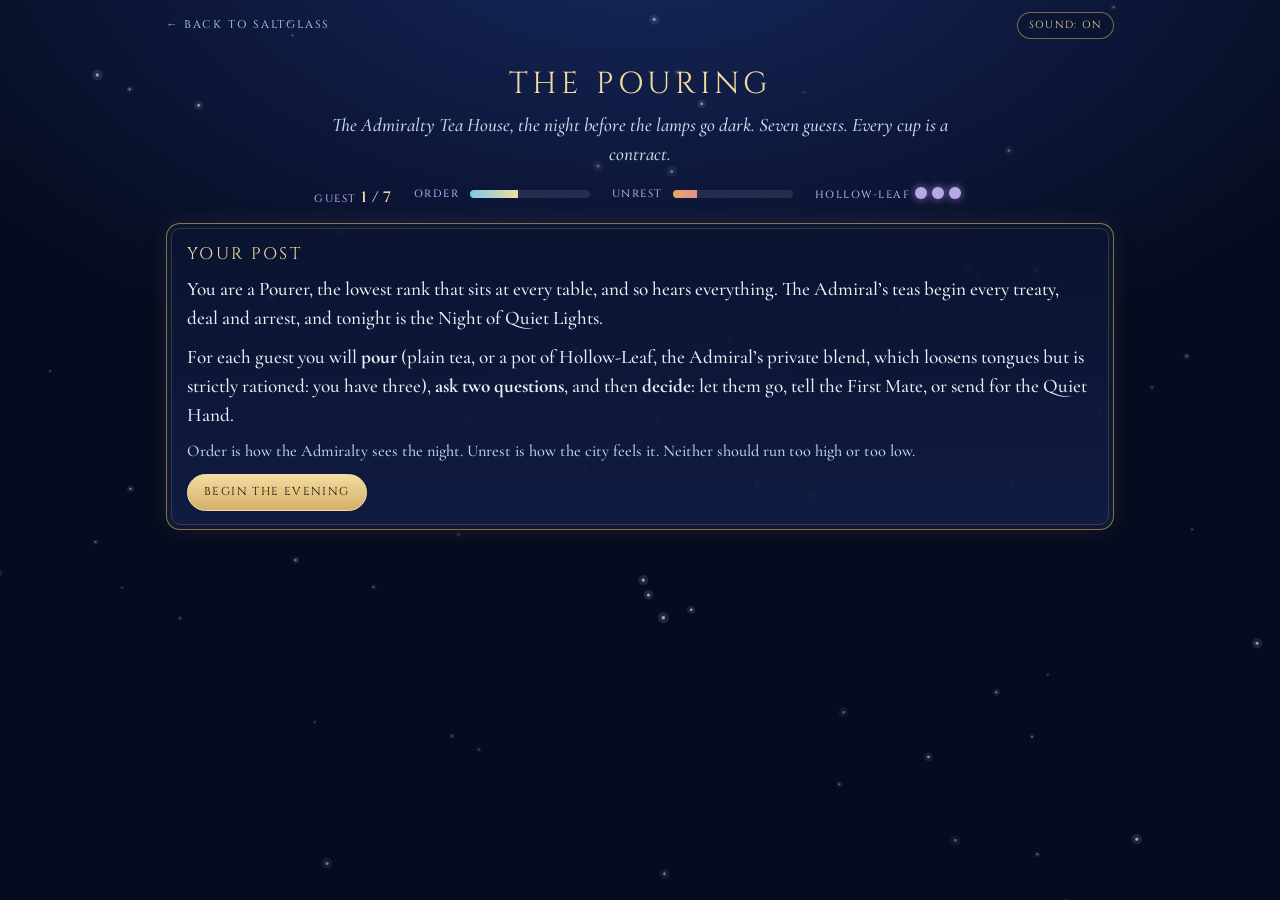
==== games/pouring.html @ 1c7bbc9c "Add files via upload" ====
<!DOCTYPE html>
<html lang="en">
<head>
<meta charset="utf-8">
<meta name="viewport" content="width=device-width,initial-scale=1">
<title>The Pouring: a Saltglass tea game</title>
<meta name="description" content="Host seven guests at the Admiralty Tea House. Pour carefully. Every cup is a contract.">
<link rel="preconnect" href="https://fonts.googleapis.com"><link rel="preconnect" href="https://fonts.gstatic.com" crossorigin>
<link href="https://fonts.googleapis.com/css2?family=Cinzel:wght@400;600&family=Cormorant+Garamond:ital,wght@0,500;0,600;1,500&display=swap" rel="stylesheet">
<link rel="stylesheet" href="game.css?v=1">
<style>
.glyph{width:64px;height:64px;border-radius:50%;border:2px solid var(--gold);display:grid;place-items:center;font-family:var(--display);font-size:1.6rem;color:var(--gold-lt);background:radial-gradient(circle at 50% 35%,#24347a,#0b1430);box-shadow:0 0 18px rgba(212,175,106,.25);flex:none}
.guest{display:flex;gap:16px;align-items:center;margin-bottom:12px}
.guest .nm{font-family:var(--display);font-size:1.15rem;letter-spacing:.08em;color:var(--gold-lt)}
.guest .tt{color:var(--violet);font-style:italic;font-size:1rem}
.choices{display:grid;gap:8px;margin-top:12px}
.choices.two{grid-template-columns:repeat(auto-fit,minmax(min(100%,230px),1fr))}
.choices .btn{text-align:left;border-radius:12px;text-transform:none;letter-spacing:.02em;font-family:var(--body);font-size:1.1rem;padding:11px 14px}
.choices .btn small{display:block;color:var(--mist);font-size:.92rem}
.lines>div{margin:0 0 10px;padding-left:12px;border-left:2px solid rgba(212,175,106,.4)}
.lines .q{color:var(--mist);font-style:normal;font-size:1rem}
.cup{display:inline-block;width:12px;height:12px;border-radius:50%;margin-right:5px;background:var(--violet);box-shadow:0 0 8px rgba(185,167,232,.7);vertical-align:-1px}
.cup.used{background:transparent;border:1px solid var(--mist);box-shadow:none}
.end h1{margin-top:4px}.end .tally{display:grid;grid-template-columns:repeat(auto-fit,minmax(150px,1fr));gap:10px;margin:14px 0}
.end .tally div{border:1px solid rgba(212,175,106,.35);border-radius:10px;padding:8px 12px;background:rgba(11,20,48,.55)}
.end .tally b{display:block;font-family:var(--display);font-size:.62rem;letter-spacing:.16em;text-transform:uppercase;color:var(--violet);font-weight:400}
</style>
</head>
<body>
<canvas id="stars" aria-hidden="true"></canvas>
<div class="top"><a href="../index.html#play">&larr; Back to Saltglass</a><button class="btn sm" id="snd" type="button">Sound: on</button></div>
<div class="wrap">
  <h1>The Pouring</h1>
  <p class="sub">The Admiralty Tea House, the night before the lamps go dark. Seven guests. Every cup is a contract.</p>
  <div class="bar" id="bar"></div>
  <div id="stage"></div>
</div>
<script src="common.js?v=1"></script>
<script>
(function () {
  const { $, esc, tone, bell, clamp, save, load } = G; G.mute($('#snd'));

  /* Verdicts: letgo = let them leave, tell = tell the First Mate, hand = send for the Quiet Hand.
     Each outcome: o = Order change, u = Unrest change. */
  const GUESTS = [
    { id: 'orrin', name: 'Lady Orrin Vessel', title: 'Old-money council member, Upper Terraces', mono: 'O',
      open: 'She takes the cup without looking at it, as people do who have never poured their own.',
      q: [
        ['What brings you to Velvet Haven tonight?', 'The council wishes the quotas raised. We are always told next season.', 'Raised quotas, and a quiet word about why the First Mate’s brass ledger has our family names in it at all.'],
        ['How is the Upper Terraces?', 'Gilded, and a little sleepless.', 'Every lamp on my street flickers at the same hour each night. We have all agreed not to notice.'],
        ['Will you stay for a second cup?', 'A second cup is a second contract, dear. No.', 'Yes. I would like, just once, to sign something I understand.']],
      out: { letgo: { o: 1, u: 0, t: 'She leaves a coin for the Pourer and a sigh for the quotas. The council will keep grumbling.' },
             tell: { o: 1, u: 1, t: 'Volaro hears of it by morning. The council is irritated to be watched, and says so, politely, to everyone.' },
             hand: { o: -1, u: 2, t: 'An old-money lady, quietly collected. By dawn, three families have stopped drinking at the Haven.' } } },

    { id: 'corvane', name: 'Corvane Salt', title: 'Broker, Ashgrove Atoll', mono: 'C',
      open: 'He watches you pour, as a man does who has watched a great many things poured.',
      q: [
        ['Where have you sailed from?', 'Ashgrove, with salt. Honest salt.', 'Ashgrove. Eleven crates of salt and four of something that glitters when a lid slips.'],
        ['What are you carrying?', 'Tea, salt, fish. Check the barrels if you doubt me.', 'Dust, love. Clear, near pure. A Pale Runner brought it in under the fish.'],
        ['Is the tea to your liking?', 'Strong. Too strong for a man with nothing to hide.', 'I never drink what I have not watched poured. Yours was the first I could not refuse.']],
      out: { letgo: { o: -2, u: 0, t: 'He bows. By midnight there is a new twist of oilskin in a Tea House back room, and nobody has looked for it.' },
             tell: { o: 1, u: 0, t: 'The First Mate’s clerks are very interested in four crates. Corvane is gone before they reach the quay.' },
             hand: { o: 2, u: 0, t: 'The Quiet Hand escorts him out after the pot is poured. The crates are found. Order is quietly pleased.' } } },

    { id: 'ilu', name: 'Ilu Reedmark', title: 'Envoy of the Verdant Drift', mono: 'I',
      open: 'She sits very straight. Envoys from the Drift always do. They know who is watching.',
      q: [
        ['What does the Drift want of Saltglass?', 'Fair trade and open water.', 'The Admiral to step down. Quietly, with grace. We would let him.'],
        ['What is the Drift like?', 'Green. Wet. Honest.', 'Older than your city’s guilt. The priests still carve the old name, and they know what you burn.'],
        ['Does the Admiral frighten you?', 'He pours beautifully.', 'A man who cannot say his own name should not hold so many lives.']],
      out: { letgo: { o: 0, u: -1, t: 'She leaves courteously. The Drift remembers who treated its envoy as a guest.' },
             tell: { o: 1, u: 0, t: 'Volaro adds a line to the ledger. Nothing happens, which is its own kind of answer.' },
             hand: { o: 1, u: 3, t: 'An envoy of the one independent region, collected at the Admiralty table. By morning the Drift has closed its harbours.' } } },

    { id: 'maren', name: 'Maren Ashgood', title: 'Glass-steel smith, Cinderbrine', mono: 'M',
      open: 'Her hands are scarred by hot glass. She holds the cup as if it might break first.',
      q: [
        ['What do you make?', 'Glass-steel. Heavy, honest work.', 'Glass-steel by day. By night I set a chair at my table and nobody sits in it.'],
        ['Is it true the Thirteenth is dead?', 'So they say. Hush.', 'Dead things do not call. Listen at the bottom of the lift shaft some midnight.'],
        ['Is there anything you want from me?', 'Another cup, and a quiet table.', 'A chair. Just a chair, set out at the back table. Nothing more. Please.']],
      out: { letgo: { o: -1, u: 0, t: 'You set an empty chair at the back table. She does not look at it. She nods once, and is gone.', bearer: 1 },
             tell: { o: 1, u: 0, t: 'A smith with a chair. The First Mate writes it down and, for once, does nothing more.' },
             hand: { o: 2, u: 2, t: 'A heretic, collected. The forges of Cinderbrine go quiet for a night in protest.', } } },

    { id: 'teodric', name: 'Teodric Valemoor', title: 'Whale-singer, Frostmere Reach', mono: 'T',
      open: 'He is pale, and stares at the steam as though it were speaking.',
      q: [
        ['You seem unwell.', 'The sea is loud tonight. That is all.', 'My eyes went white at the quay. Someone fetched water. They do not know what I hear.'],
        ['What do you hear?', 'Whales. They always sing.', 'A voice under all the voices. It says I am missing a piece.'],
        ['Where were you born?', 'On the ice. Under Aquarius.', 'Under a star that was burned before it landed, my mother was told. She never said by whom.']],
      out: { letgo: { o: 0, u: -1, t: 'You send a second cup, plain, to his table. He leaves steadier than he arrived.' },
             tell: { o: 1, u: 1, t: 'The First Mate is very gentle about it, which is worse. Someone will be watching Teodric now.' },
             hand: { o: 1, u: 3, t: 'A star-touched singer, taken in the quiet. Frostmere hears by the next tide, and does not forgive it.' } } },

    { id: 'pell', name: 'Pell', title: 'No trade given', mono: 'P',
      open: 'A thin figure with bright eyes who laughs a half-beat too late.',
      q: [
        ['How are you tonight?', 'Fine. Just fine. The lamps are loud.', 'I saw a star’s whole life last night. It was somebody’s childhood.'],
        ['What are you running from?', 'Nothing. From the quiet.', 'From the quiet. When it stops I hear nothing at all, and that is worse.'],
        ['Will you leave quietly?', 'If you like.', 'Please do not tell the Quiet Hand. I will go. I will go.']],
      out: { letgo: { o: 0, u: -1, t: 'You pour plain water, and tea, and say nothing. Pell sleeps in the corner until dawn.' },
             tell: { o: 1, u: 0, t: 'A name for the ledger. A dust-user is pitiable more than dangerous, and the First Mate knows it.' },
             hand: { o: 1, u: 2, t: 'Dust-users are hunted, and Pell is collected. Under the lamps, the Undertow notices who was taken.' } } },

    { id: 'sabel', name: 'Sabel Thorne', title: 'Pressure-wright, the Undertow', mono: 'S',
      open: 'She still has sealant on her hands. She apologises for it twice.',
      q: [
        ['You look tired.', 'Twelve hours in the domes.', 'Three leaks sealed this week. The Dome ration has been cut again.'],
        ['What do you need from the Admiralty?', 'A word with the First Mate.', 'Starfall for the air. One more cut and the Bellgardens go dim. Then the Undertow.'],
        ['Who else knows?', 'Everyone who breathes down there.', 'Nobody up here. That is the whole trouble.']],
      out: { letgo: { o: 0, u: 1, t: 'She thanks you for the tea and returns to the lifts. Nothing changes down there, and the air thins a little more.' },
             tell: { o: 1, u: -2, t: 'Volaro reads the note twice. The Dome allocation is eased by a hair before the night is out. The Undertow keeps breathing.', air: 1 },
             hand: { o: 0, u: 3, t: 'The pressure-wright is taken from her post. Two nights later the air system stumbles, and the lifts fill with frightened people.' } } }
  ];

  const ENDS = [
    { k: 'chair', t: 'The Empty Chair', test: s => s.bearer >= 1 && s.innocent === 0 && s.unrest <= 5,
      b: 'At dawn there is a small chair at the back table that was not there before, and a cup poured for no one. Someone has written the old name on the underside of the saucer. You were seen to be kind. The Bearers do not forget that, and neither, you suspect, does the star.' },
    { k: 'spilt', t: 'Spilt', test: s => s.unrest >= 8,
      b: 'The city wakes frightened. The Undertow lamps flicker, the Drift is silent, and in the Upper Terraces people stop pretending the tea tastes the same. By noon the First Mate is asking who poured, and you have no good answer.' },
    { k: 'polite', t: 'A Very Polite City', test: s => s.order >= 8 && s.innocent >= 2,
      b: 'The Admiralty praises your discretion. Every table is quiet. Every guest, you notice, is a little careful of their cup. You have been very useful, and nobody at the Haven will quite meet your eye.' },
    { k: 'steady', t: 'Steady Lamps', test: s => s.unrest <= 3 && s.order >= 4,
      b: 'The Haven closes without incident. The lamps will go dark at sunset and come back, and the city will say it was a quiet year. You poured well, and that is all anyone will ever say of you.' },
    { k: 'cold', t: 'The Pot Goes Cold', test: () => true,
      b: 'A mixed night. Some were helped, some were not, and the ledger will say more about it than you will. The pot goes cold on the back shelf, and tomorrow you pour again.' }
  ];

  let S, step, gi, tea, asked, leaves;
  function reset() { S = { order: 4, unrest: 2, bearer: 0, innocent: 0, air: 0, hands: 0, log: [] }; gi = 0; leaves = 3; step = 'intro'; render(); }

  function bar() {
    const m = (v, bad) => `<span class="meter ${bad ? 'bad' : ''}"><i style="width:${v * 10}%"></i></span>`;
    $('#bar').innerHTML = `<span class="stat">Guest<b>${Math.min(gi + 1, GUESTS.length)} / ${GUESTS.length}</b></span>
      <span class="stat">Order ${m(S.order)}</span><span class="stat">Unrest ${m(S.unrest, 1)}</span>
      <span class="stat">Hollow-Leaf ${Array.from({ length: 3 }, (_, i) => `<span class="cup ${i < leaves ? '' : 'used'}"></span>`).join('')}</span>`;
  }

  function render() {
    bar(); const st = $('#stage'); const g = GUESTS[gi];
    if (step === 'intro') {
      st.innerHTML = `<div class="panel fade"><h2>Your post</h2>
        <p>You are a Pourer, the lowest rank that sits at every table, and so hears everything. The Admiral’s teas begin every treaty, deal and arrest, and tonight is the Night of Quiet Lights.</p>
        <p>For each guest you will <b>pour</b> (plain tea, or a pot of Hollow-Leaf, the Admiral’s private blend, which loosens tongues but is strictly rationed: you have three), <b>ask two questions</b>, and then <b>decide</b>: let them go, tell the First Mate, or send for the Quiet Hand.</p>
        <p class="note">Order is how the Admiralty sees the night. Unrest is how the city feels it. Neither should run too high or too low.</p>
        <div class="row"><button class="btn on" id="go">Begin the evening</button></div></div>`;
      $('#go').onclick = () => { tone(0); step = 'pour'; render(); }; return;
    }
    if (step === 'end') return ending();
    const head = `<div class="panel fade"><div class="guest"><div class="glyph" aria-hidden="true">${g.mono}</div><div><div class="nm">${esc(g.name)}</div><div class="tt">${esc(g.title)}</div></div></div>`;
    if (step === 'pour') {
      st.innerHTML = head + `<p class="say">${esc(g.open)}</p>
        <div class="choices two"><button class="btn" data-t="plain">Pour plain tea<small>Safe. They will tell you very little.</small></button>
        <button class="btn" data-t="leaf" ${leaves < 1 ? 'disabled' : ''}>Pour Hollow-Leaf<small>${leaves} pot${leaves === 1 ? '' : 's'} left. They will say more than they meant to.</small></button></div></div>`;
      st.querySelectorAll('[data-t]').forEach(b => b.onclick = () => { tea = b.dataset.t; if (tea === 'leaf') leaves--; asked = []; tone(tea === 'leaf' ? 4 : 1); step = 'ask'; render(); }); return;
    }
    if (step === 'ask') {
      const lines = asked.map(i => `<div><div class="q">You: ${esc(g.q[i][0])}</div><div class="say">${esc(g.q[i][tea === 'leaf' ? 2 : 1])}</div></div>`).join('');
      const left = 2 - asked.length;
      st.innerHTML = head + `<p class="note">${tea === 'leaf' ? 'The Hollow-Leaf is steeped with trace starfall. Their eyes soften.' : 'A plain pot. Courteous, and closed.'}</p>
        <div class="lines">${lines}</div>
        ${left > 0 ? `<p class="who">Ask a question (${left} left)</p><div class="choices">${g.q.map((q, i) => asked.includes(i) ? '' : `<button class="btn" data-q="${i}">${esc(q[0])}</button>`).join('')}</div>` :
          `<p class="who">Your decision</p><div class="choices two"><button class="btn" data-d="letgo">Let them leave<small>Wish them well.</small></button><button class="btn" data-d="tell">Tell the First Mate<small>A note, sealed, to Volaro’s office.</small></button><button class="btn warn" data-d="hand">Send for the Quiet Hand<small>Quietly, after the pot is poured.</small></button></div>`}</div>`;
      st.querySelectorAll('[data-q]').forEach(b => b.onclick = () => { asked.push(+b.dataset.q); tone(2 + asked.length); render(); });
      st.querySelectorAll('[data-d]').forEach(b => b.onclick = () => decide(b.dataset.d)); return;
    }
    if (step === 'out') {
      const o = S.last;
      st.innerHTML = head + `<p class="say">${esc(o.t)}</p>
        <p class="note"><span class="${o.o >= 0 ? 'good' : 'bad'}">Order ${o.o > 0 ? '+' : ''}${o.o}</span> &nbsp; <span class="${o.u <= 0 ? 'good' : 'bad'}">Unrest ${o.u > 0 ? '+' : ''}${o.u}</span></p>
        <div class="row"><button class="btn on" id="nx">${gi + 1 < GUESTS.length ? 'Next guest' : 'The lamps go dark'}</button></div></div>`;
      $('#nx').onclick = () => { gi++; step = gi < GUESTS.length ? 'pour' : 'end'; render(); }; return;
    }
  }

  function decide(d) {
    const g = GUESTS[gi], o = g.out[d];
    S.order = clamp(S.order + o.o, 0, 10); S.unrest = clamp(S.unrest + o.u, 0, 10);
    if (o.bearer) S.bearer++; if (o.air) S.air = 1;
    if (d === 'hand') { S.hands++; if (['orrin', 'teodric', 'pell', 'sabel'].includes(g.id)) S.innocent++; }
    S.last = o; (d === 'hand' ? bell : () => tone(0))(); step = 'out'; render();
  }

  function ending() {
    const e = ENDS.find(x => x.test(S)); save('pouring_end', e.k);
    $('#bar').innerHTML = '';
    $('#stage').innerHTML = `<div class="panel end fade"><p class="who" style="text-align:center">Midnight. The Twelve Names are read. The city holds its silence.</p><h1>${esc(e.t)}</h1>
      <p class="say" style="text-align:center">${esc(e.b)}</p>
      <div class="tally"><div><b>Order</b>${S.order} / 10</div><div><b>Unrest</b>${S.unrest} / 10</div><div><b>Sent for the Quiet Hand</b>${S.hands}</div><div><b>Bearers helped</b>${S.bearer}</div></div>
      ${S.air ? '<p class="note good" style="text-align:center">The Undertow’s air held, because you passed on a warning.</p>' : ''}
      <p class="note" style="text-align:center">Just after midnight, the Admiral pours a cup for no one, and leaves it out for the empty count. Then he goes down alone.</p>
      <div class="row" style="justify-content:center"><button class="btn on" id="again">Pour again</button><a class="btn" href="../index.html#play" style="text-decoration:none">Back to Saltglass</a></div>
      <p class="note" style="text-align:center;margin-top:12px">There are five endings. Tonight you found: <i>${esc(e.t)}</i>.</p></div>`;
    $('#again').onclick = reset; tone(5);
  }
  reset();
})();
</script>
</body>
</html>
---- games/game.css ----
/* Shared look for the Saltglass games. Same palette as the main site. */
:root{--abyss:#060b1f;--navy:#0b1430;--navy-2:#111d44;--gold:#d4af6a;--gold-lt:#f3dca0;--sea:#7fc8e8;--mist:#9db0d0;--text:#e4f2f7;--violet:#b9a7e8;--amber:#e8a860;--rose:#e58f8f;--display:'Cinzel',Georgia,serif;--body:'Cormorant Garamond',Georgia,serif;color-scheme:dark}
*{box-sizing:border-box}
html,body{margin:0}
body{min-height:100vh;background:var(--abyss) radial-gradient(1200px 700px at 50% -10%,#16285e 0%,rgba(22,40,94,0) 70%) fixed;color:var(--text);font-family:var(--body);font-size:1.2rem;line-height:1.5;font-weight:500;-webkit-font-smoothing:antialiased}
#stars{position:fixed;inset:0;width:100%;height:100%;pointer-events:none;z-index:0}
.top,.wrap{position:relative;z-index:1}
.top{display:flex;justify-content:space-between;align-items:center;gap:12px;max-width:980px;margin:0 auto;padding:12px 16px}
.top a{font-family:var(--display);font-size:.7rem;letter-spacing:.16em;text-transform:uppercase;color:var(--mist);text-decoration:none}
.top a:hover{color:var(--gold-lt)}
.wrap{max-width:980px;margin:0 auto;padding:4px 16px 48px}
h1{font-family:var(--display);font-weight:400;font-size:1.9rem;letter-spacing:.14em;text-transform:uppercase;color:var(--gold-lt);text-align:center;margin:6px 0 4px}
h2{font-family:var(--display);font-weight:400;font-size:1.05rem;letter-spacing:.14em;text-transform:uppercase;color:var(--gold-lt);margin:0 0 8px}
.sub{text-align:center;color:#c9dcec;max-width:640px;margin:0 auto 18px;font-style:italic}
p{margin:0 0 10px}
.panel{position:relative;border:1px solid rgba(212,175,106,.6);border-radius:14px;padding:18px 20px;background:linear-gradient(rgba(11,20,48,.9),rgba(17,29,68,.94));box-shadow:0 0 22px rgba(212,175,106,.1),inset 0 0 0 4px rgba(11,20,48,.92),inset 0 0 0 5px rgba(212,175,106,.22);margin-bottom:14px}
.btn{font-family:var(--display);font-size:.72rem;letter-spacing:.12em;text-transform:uppercase;color:var(--gold-lt);background:rgba(11,20,48,.6);border:1px solid rgba(212,175,106,.55);border-radius:999px;padding:10px 16px;cursor:pointer;line-height:1.3;transition:background .2s,border-color .2s;text-align:center}
.btn:hover:not(:disabled){background:rgba(212,175,106,.18);border-color:var(--gold)}
.btn:disabled{opacity:.4;cursor:not-allowed}
.btn.on{background:linear-gradient(#f3dca0,#d4af6a);color:#1a1405;border-color:var(--gold-lt)}
.btn.warn{border-color:rgba(229,143,143,.7);color:#f3c4c4}
.btn.sm{padding:6px 11px;font-size:.64rem}
.row{display:flex;flex-wrap:wrap;gap:10px;align-items:center}
.stat{font-family:var(--display);font-size:.66rem;letter-spacing:.14em;text-transform:uppercase;color:var(--violet)}
.stat b{color:var(--gold-lt);font-weight:600;font-size:.95rem;letter-spacing:.04em;margin-left:4px}
.bar{display:flex;flex-wrap:wrap;gap:8px 22px;justify-content:center;margin-bottom:14px}
.meter{width:120px;height:8px;border-radius:5px;background:rgba(255,255,255,.1);overflow:hidden;display:inline-block;vertical-align:middle;margin-left:6px}
.meter i{display:block;height:100%;background:linear-gradient(90deg,var(--sea),var(--gold-lt));transition:width .5s}
.meter.bad i{background:linear-gradient(90deg,var(--amber),var(--rose))}
.say{font-style:italic;color:#e9f3fb;font-size:1.28rem}
.who{font-family:var(--display);font-size:.7rem;letter-spacing:.16em;text-transform:uppercase;color:var(--violet);margin-bottom:6px}
.note{font-size:1.02rem;color:#bcd3e8}
.good{color:var(--sea)}.bad{color:var(--rose)}.amber{color:var(--amber)}
.hide{display:none!important}
.fade{animation:fd .5s ease both}
@keyframes fd{from{opacity:0;transform:translateY(6px)}to{opacity:1;transform:none}}
@media (prefers-reduced-motion:reduce){.fade{animation:none}}
@media (max-width:600px){body{font-size:1.1rem}h1{font-size:1.4rem}.panel{padding:14px 12px}}
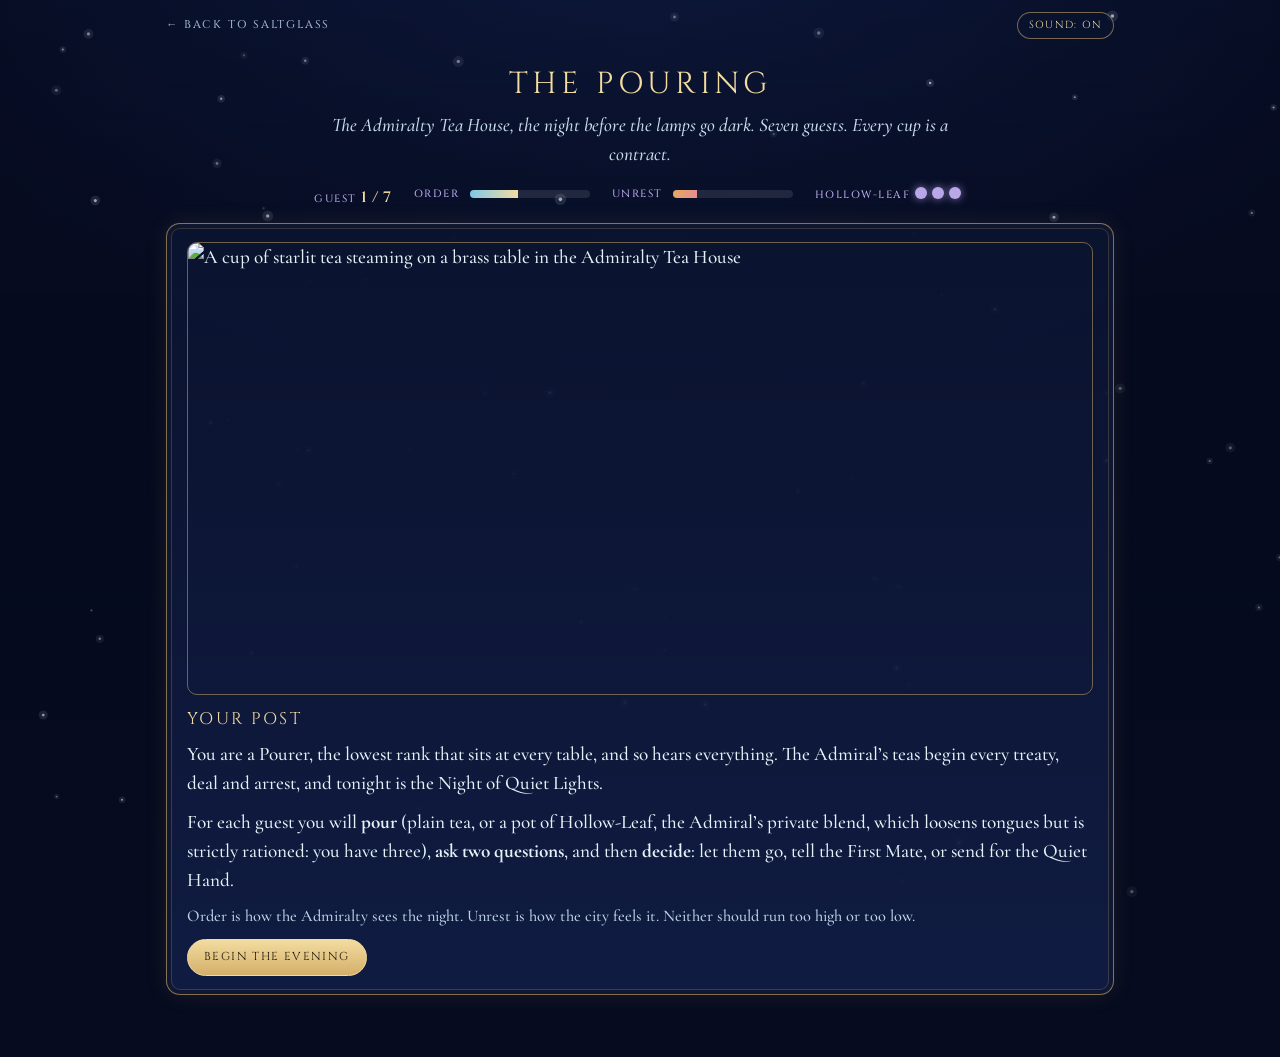
==== commit 3526ae8d: "Update guest rendering with image fallback" ====
--- a/games/pouring.html
+++ b/games/pouring.html
@@ -9,6 +9,10 @@
 <link href="https://fonts.googleapis.com/css2?family=Cinzel:wght@400;600&family=Cormorant+Garamond:ital,wght@0,500;0,600;1,500&display=swap" rel="stylesheet">
 <link rel="stylesheet" href="game.css?v=1">
 <style>
+.port{width:96px;height:96px;border-radius:50%;object-fit:cover;object-position:50% 25%;border:2px solid var(--gold);box-shadow:0 0 20px rgba(212,175,106,.3);flex:none;background:#0b1430}
+@media (max-width:600px){.port{width:72px;height:72px}}
+body::before{content:'';position:fixed;inset:0;z-index:0;pointer-events:none;background:linear-gradient(rgba(6,11,31,.55),rgba(6,11,31,.82)),url(img/teahouse.webp) center/cover no-repeat}
+.hero-img{display:block;width:100%;aspect-ratio:2/1;object-fit:cover;border-radius:10px;border:1px solid rgba(212,175,106,.5);margin-bottom:12px}
 .glyph{width:64px;height:64px;border-radius:50%;border:2px solid var(--gold);display:grid;place-items:center;font-family:var(--display);font-size:1.6rem;color:var(--gold-lt);background:radial-gradient(circle at 50% 35%,#24347a,#0b1430);box-shadow:0 0 18px rgba(212,175,106,.25);flex:none}
 .guest{display:flex;gap:16px;align-items:center;margin-bottom:12px}
 .guest .nm{font-family:var(--display);font-size:1.15rem;letter-spacing:.08em;color:var(--gold-lt)}
@@ -140,7 +144,7 @@
   function render() {
     bar(); const st = $('#stage'); const g = GUESTS[gi];
     if (step === 'intro') {
-      st.innerHTML = `<div class="panel fade"><h2>Your post</h2>
+      st.innerHTML = `<div class="panel fade"><img class="hero-img" src="img/teahouse.webp" alt="A cup of starlit tea steaming on a brass table in the Admiralty Tea House"><h2>Your post</h2>
         <p>You are a Pourer, the lowest rank that sits at every table, and so hears everything. The Admiral’s teas begin every treaty, deal and arrest, and tonight is the Night of Quiet Lights.</p>
         <p>For each guest you will <b>pour</b> (plain tea, or a pot of Hollow-Leaf, the Admiral’s private blend, which loosens tongues but is strictly rationed: you have three), <b>ask two questions</b>, and then <b>decide</b>: let them go, tell the First Mate, or send for the Quiet Hand.</p>
         <p class="note">Order is how the Admiralty sees the night. Unrest is how the city feels it. Neither should run too high or too low.</p>
@@ -148,7 +152,7 @@
       $('#go').onclick = () => { tone(0); step = 'pour'; render(); }; return;
     }
     if (step === 'end') return ending();
-    const head = `<div class="panel fade"><div class="guest"><div class="glyph" aria-hidden="true">${g.mono}</div><div><div class="nm">${esc(g.name)}</div><div class="tt">${esc(g.title)}</div></div></div>`;
+    const head = `<div class="panel fade"><div class="guest"><img class="port" src="img/${g.id}.webp" alt="${esc(g.name)}" onerror="this.outerHTML='<div class=glyph>${g.mono}</div>'"><div><div class="nm">${esc(g.name)}</div><div class="tt">${esc(g.title)}</div></div></div>`;
     if (step === 'pour') {
       st.innerHTML = head + `<p class="say">${esc(g.open)}</p>
         <div class="choices two"><button class="btn" data-t="plain">Pour plain tea<small>Safe. They will tell you very little.</small></button>
